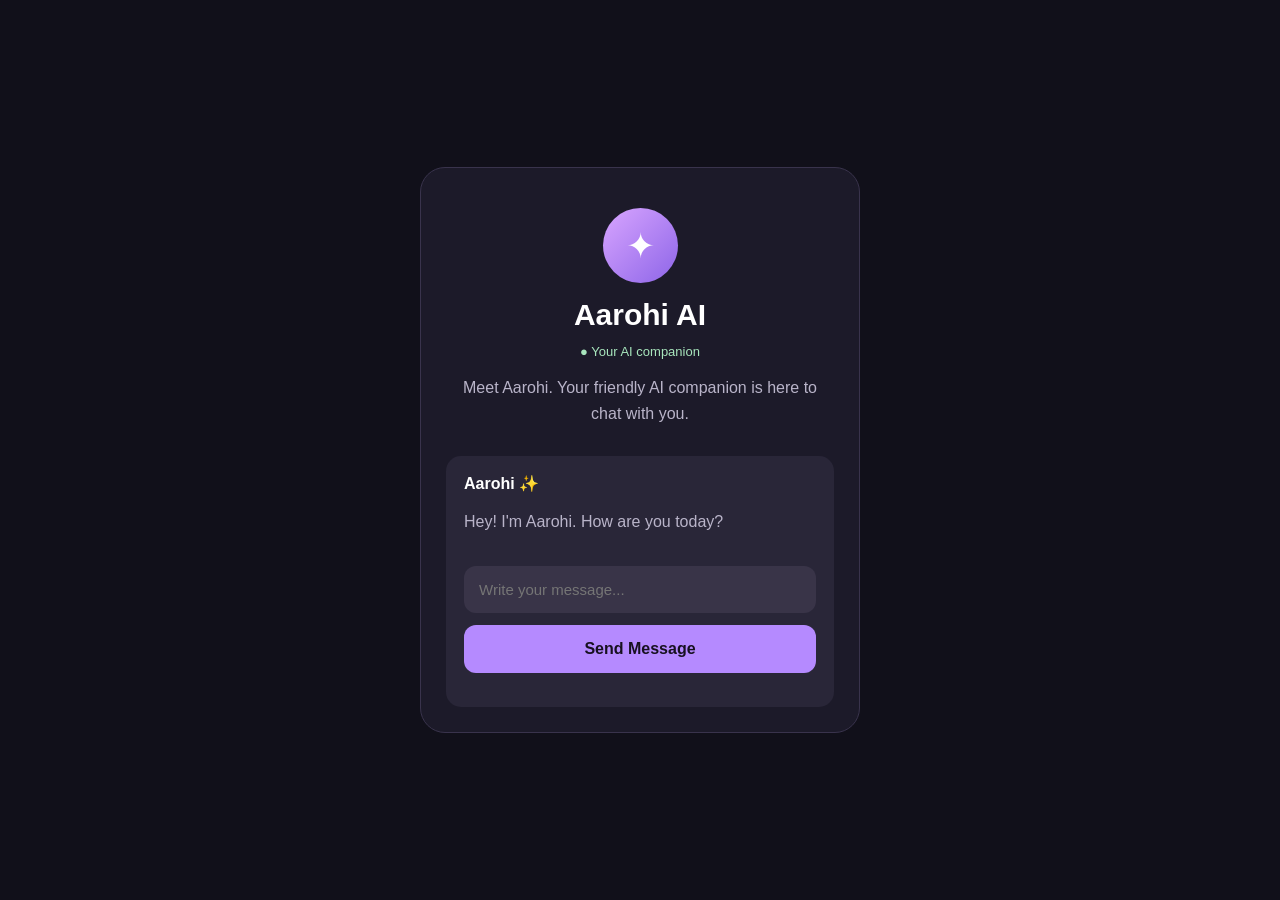
==== templates/index.html @ 549a53c3 "Add initial HTML structure for Aarohi AI" ====
<!DOCTYPE html>
<html lang="en">
<head>
<meta charset="UTF-8">
<meta name="viewport" content="width=device-width, initial-scale=1.0">
<title>Aarohi AI</title>
<style>
*{box-sizing:border-box}
body{
 margin:0;background:#11101a;color:white;
 font-family:Arial,sans-serif;
 min-height:100vh;
 display:flex;align-items:center;
 justify-content:center;padding:20px
}
.app{
 width:100%;max-width:440px;
 background:#1c1a29;border-radius:25px;
 padding:25px;text-align:center;
 border:1px solid #39334c
}
.logo{
 width:75px;height:75px;border-radius:50%;
 margin:15px auto;
 display:grid;place-items:center;
 font-size:35px;
 background:linear-gradient(135deg,#d8a5ff,#8d65e8)
}
h1{font-size:30px;margin:12px 0}
p{color:#b9b4c9;line-height:1.6}
.status{color:#a8e6bd;font-size:13px}
.chat{
 margin-top:30px;background:#292638;
 padding:18px;border-radius:15px;text-align:left
}
input{
 width:100%;padding:15px;border:0;
 border-radius:12px;margin-top:15px;
 background:#393448;color:white;
 font-size:15px
}
button{
 width:100%;padding:15px;margin-top:12px;
 border:0;border-radius:12px;
 background:#b58aff;color:#171020;
 font-size:16px;font-weight:bold
}
</style>
</head>
<body>
<div class="app">
 <div class="logo">✦</div>
 <h1>Aarohi AI</h1>
 <div class="status">● Your AI companion</div>
 <p>Meet Aarohi. Your friendly AI companion is here to chat with you.</p>
 <div class="chat">
  <strong>Aarohi ✨</strong>
  <p>Hey! I'm Aarohi. How are you today?</p>
  <input id="message" placeholder="Write your message...">
  <button onclick="sendMessage()">Send Message</button>
  <p id="reply"></p>
 </div>
</div>
<script>
function sendMessage(){
 const msg=document.getElementById("message").value.trim();
 if(!msg)return;
 document.getElementById("reply").innerText=
 "Your message: "+msg+" (AI connection coming soon!)";
 document.getElementById("message").value="";
}
</script>
</body>
</html>
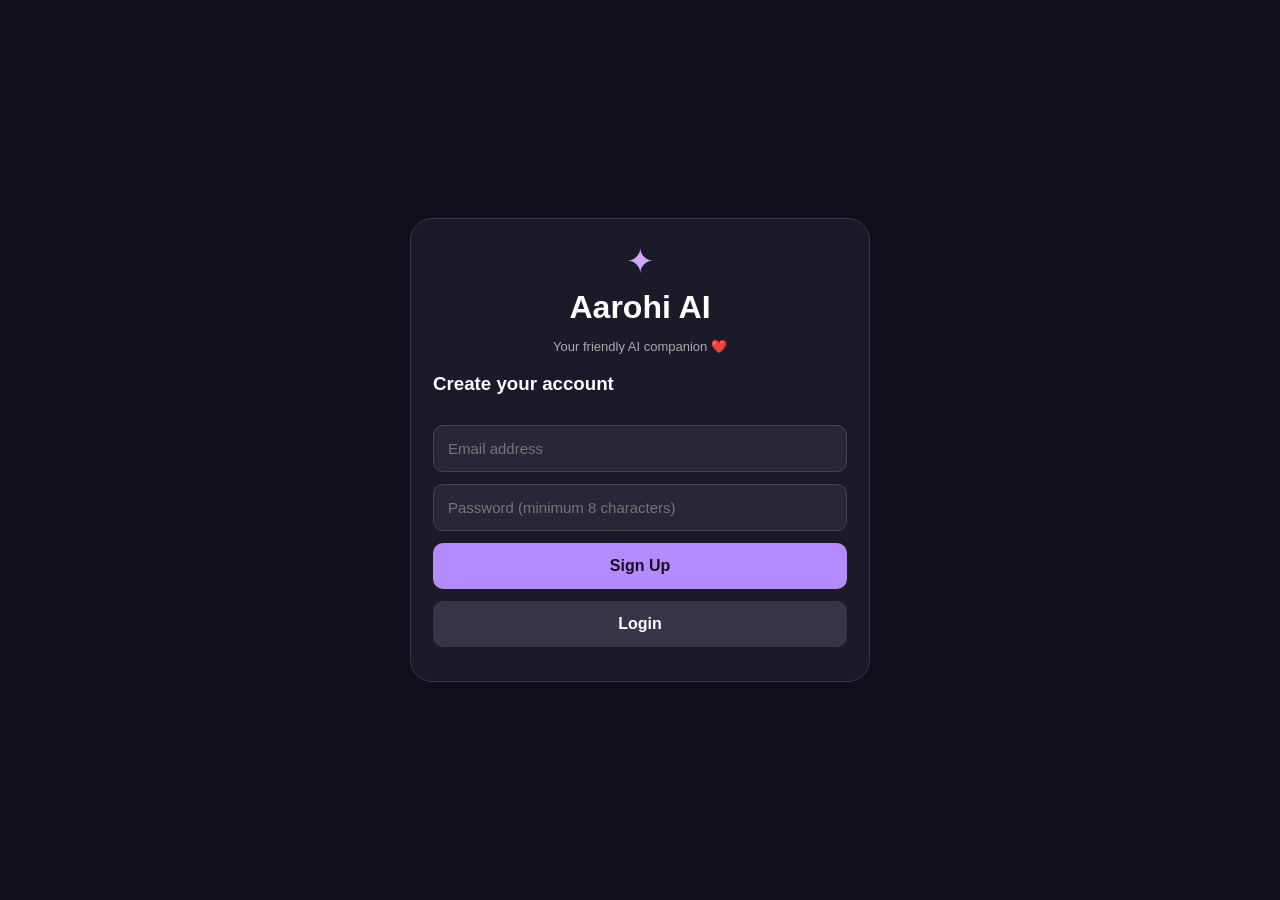
==== commit 069678cd: "Update index.html for localization and styling changes" ====
--- a/templates/index.html
+++ b/templates/index.html
@@ -1,74 +1,122 @@
 
 <!DOCTYPE html>
-<html lang="en">
+<html lang="hi">
 <head>
 <meta charset="UTF-8">
-<meta name="viewport" content="width=device-width, initial-scale=1.0">
+<meta name="viewport" content="width=device-width,initial-scale=1">
 <title>Aarohi AI</title>
 <style>
 *{box-sizing:border-box}
-body{
- margin:0;background:#11101a;color:white;
- font-family:Arial,sans-serif;
- min-height:100vh;
- display:flex;align-items:center;
- justify-content:center;padding:20px
-}
-.app{
- width:100%;max-width:440px;
- background:#1c1a29;border-radius:25px;
- padding:25px;text-align:center;
- border:1px solid #39334c
-}
-.logo{
- width:75px;height:75px;border-radius:50%;
- margin:15px auto;
- display:grid;place-items:center;
- font-size:35px;
- background:linear-gradient(135deg,#d8a5ff,#8d65e8)
-}
-h1{font-size:30px;margin:12px 0}
-p{color:#b9b4c9;line-height:1.6}
-.status{color:#a8e6bd;font-size:13px}
-.chat{
- margin-top:30px;background:#292638;
- padding:18px;border-radius:15px;text-align:left
-}
-input{
- width:100%;padding:15px;border:0;
- border-radius:12px;margin-top:15px;
- background:#393448;color:white;
- font-size:15px
-}
-button{
- width:100%;padding:15px;margin-top:12px;
- border:0;border-radius:12px;
- background:#b58aff;color:#171020;
- font-size:16px;font-weight:bold
-}
+body{margin:0;background:#11101a;color:white;font-family:Arial,sans-serif;min-height:100vh;display:flex;justify-content:center;align-items:center;padding:15px}
+.app{width:100%;max-width:460px;background:#1c1a29;border:1px solid #39334c;border-radius:22px;padding:22px}
+.logo{font-size:34px;color:#d8a5ff;text-align:center}
+h1{text-align:center;margin:8px}
+.sub{text-align:center;color:#aaa;font-size:13px}
+input{width:100%;padding:14px;margin-top:12px;border:1px solid #494256;border-radius:10px;background:#292638;color:white;font-size:15px}
+button{width:100%;padding:14px;margin-top:12px;border:0;border-radius:10px;background:#b58aff;color:#171020;font-weight:bold;font-size:16px}
+.secondary{background:#393448;color:white}
+.hidden{display:none}
+#messages{height:350px;overflow-y:auto;background:#15131e;border-radius:12px;padding:12px;margin-top:15px}
+.msg{padding:11px;margin:9px 0;border-radius:12px;line-height:1.5;white-space:pre-wrap}
+.user{background:#51416c;text-align:right}
+.ai{background:#292638}
+#status{text-align:center;color:#b9b4c9;font-size:13px;margin-top:12px}
 </style>
 </head>
 <body>
 <div class="app">
- <div class="logo">✦</div>
- <h1>Aarohi AI</h1>
- <div class="status">● Your AI companion</div>
- <p>Meet Aarohi. Your friendly AI companion is here to chat with you.</p>
- <div class="chat">
-  <strong>Aarohi ✨</strong>
-  <p>Hey! I'm Aarohi. How are you today?</p>
-  <input id="message" placeholder="Write your message...">
-  <button onclick="sendMessage()">Send Message</button>
-  <p id="reply"></p>
- </div>
+<div class="logo">✦</div>
+<h1>Aarohi AI</h1>
+<p class="sub">Your friendly AI companion ❤️</p>
+
+<div id="auth">
+<h3 id="authTitle">Create your account</h3>
+<input id="email" type="email" placeholder="Email address">
+<input id="password" type="password" placeholder="Password (minimum 8 characters)">
+<button onclick="register()">Sign Up</button>
+<button class="secondary" onclick="login()">Login</button>
 </div>
+
+<div id="chat" class="hidden">
+<div style="display:flex;justify-content:space-between;align-items:center">
+<strong>Aarohi ✨</strong>
+<button style="width:auto;margin:0" onclick="logout()">Logout</button>
+</div>
+<div id="messages">
+<div class="msg ai">हाय! मैं आरोही हूँ 😊 आज आप कैसे हैं?</div>
+</div>
+<input id="message" placeholder="मुझे कुछ लिखें..." onkeydown="if(event.key==='Enter')send()">
+<button onclick="send()">Send Message</button>
+</div>
+<div id="status"></div>
+</div>
+
 <script>
-function sendMessage(){
- const msg=document.getElementById("message").value.trim();
- if(!msg)return;
- document.getElementById("reply").innerText=
- "Your message: "+msg+" (AI connection coming soon!)";
- document.getElementById("message").value="";
+const $=id=>document.getElementById(id);
+function status(t){$('status').innerText=t}
+async function api(url,data){
+ const r=await fetch(url,{
+  method:'POST',
+  headers:{'Content-Type':'application/json'},
+  credentials:'same-origin',
+  body:JSON.stringify(data)
+ });
+ const d=await r.json();
+ if(!r.ok)throw Error(d.error||'Request failed');
+ return d;
+}
+async function register(){
+ try{
+ const email=$('email').value.trim();
+ const password=$('password').value;
+ await api('/api/register',{email,password});
+ await api('/api/login',{email,password});
+ openChat();
+ }catch(e){status(e.message)}
+}
+async function login(){
+ try{
+ await api('/api/login',{
+  email:$('email').value.trim(),
+  password:$('password').value
+ });
+ openChat();
+ }catch(e){status(e.message)}
+}
+function openChat(){
+ $('auth').classList.add('hidden');
+ $('chat').classList.remove('hidden');
+ status('Aarohi is ready ❤️');
+}
+async function send(){
+ const message=$('message').value.trim();
+ if(!message)return;
+ $('message').value='';
+ addMessage(message,'user');
+ status('Aarohi जवाब सोच रही है...');
+ try{
+ const d=await api('/api/chat',{
+  character_id:0,
+  message:message
+ });
+ addMessage(d.reply,'ai');
+ status('Online ❤️');
+ }catch(e){
+ status(e.message);
+ }
+}
+function addMessage(t,type){
+ const el=document.createElement('div');
+ el.className='msg '+type;
+ el.textContent=t;
+ $('messages').appendChild(el);
+ $('messages').scrollTop=$('messages').scrollHeight;
+}
+async function logout(){
+ try{await api('/api/logout',{})}catch(e){}
+ $('chat').classList.add('hidden');
+ $('auth').classList.remove('hidden');
+ status('Logged out');
 }
 </script>
 </body>
